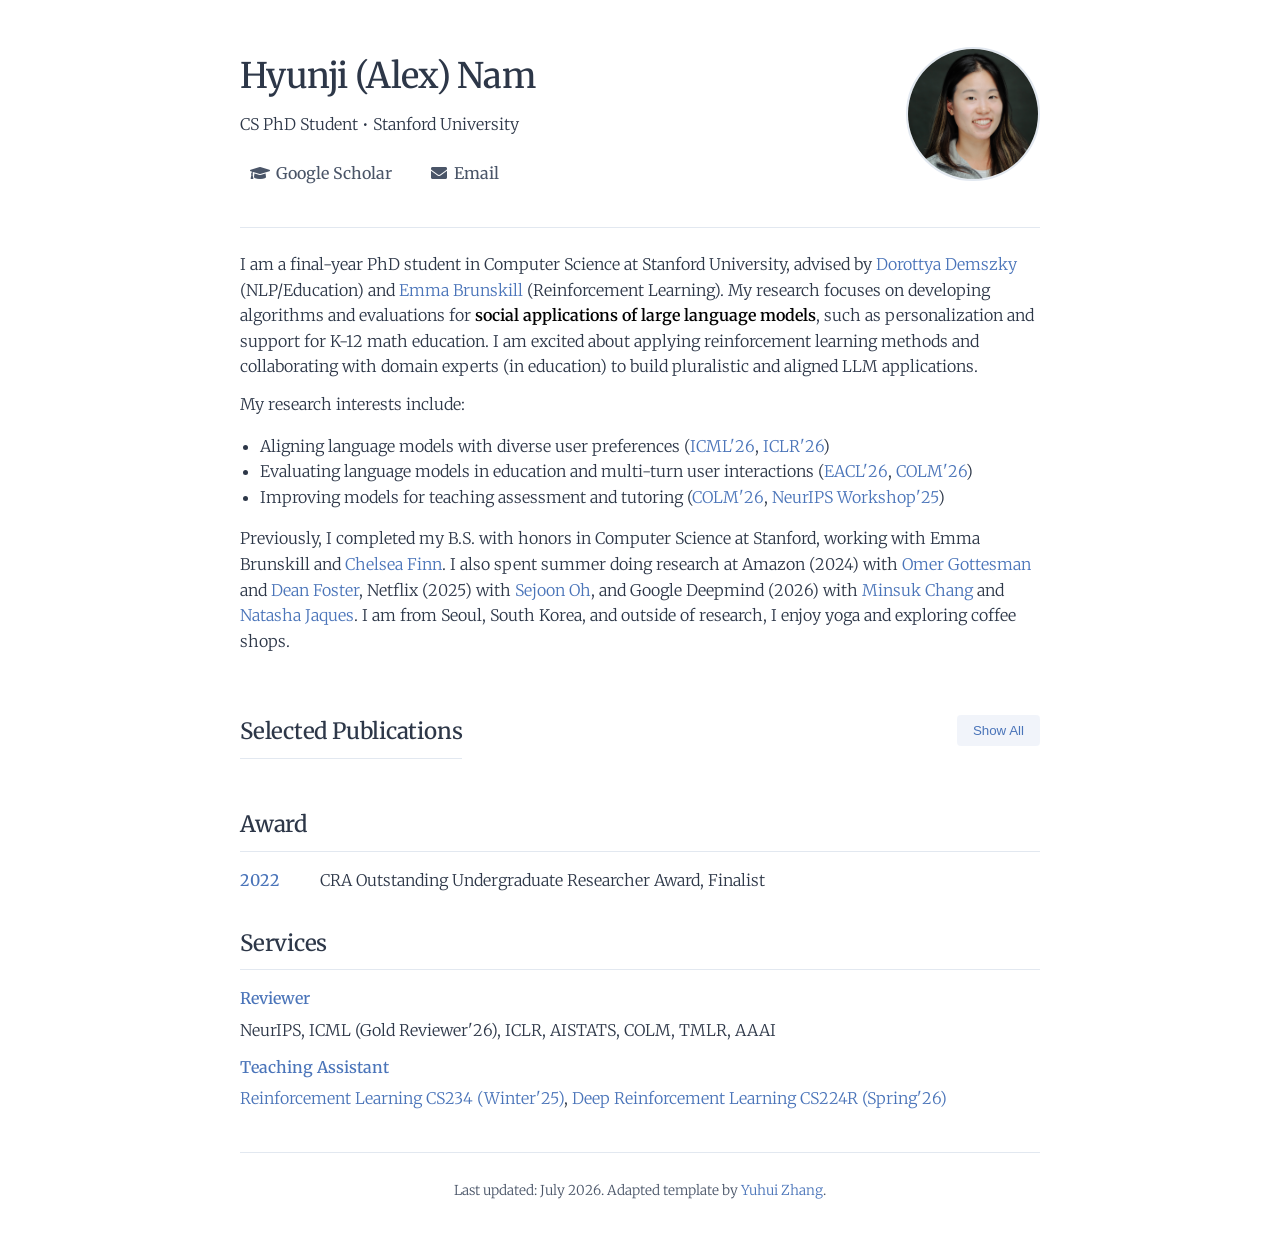
==== index.html @ 623400f9 "added" ====
<!DOCTYPE html>
<html lang="en">
<head>
    <meta charset="UTF-8">
    <meta name="viewport" content="width=device-width, initial-scale=1.0">
    <meta name="description" content="Academic Homepage">
    <meta name="keywords" content="Computer Science, PhD Student, Research, Machine Learning, Robotics">
    <meta name="author" content="Anonymous">
    <meta property="og:title" content="Academic Homepage - PhD Student">
    <meta property="og:description" content="Research in computer science and related fields.">
    <meta property="og:type" content="website">
    <meta property="og:url" content="#">
    <meta name="twitter:card" content="summary">
    <meta name="twitter:creator" content="@anonymous">
    <title>Academic Homepage</title>
    <link rel="stylesheet" href="https://fonts.googleapis.com/css2?family=Merriweather:wght@300;400;500;600&display=swap">
    <link rel="stylesheet" href="https://cdnjs.cloudflare.com/ajax/libs/font-awesome/5.15.3/css/all.min.css">
    <link rel="stylesheet" href="styles.css">
</head>
<body id="top">
    <header>
        <div class="header-content">
            <h1>Hyunji (Alex) Nam</h1>
            <p>CS PhD Student • Stanford University</p>
            <div class="social-links-header">
                <a href="https://scholar.google.com/citations?user=QPGnUe8AAAAJ&hl"><i class="fas fa-graduation-cap"></i>Google Scholar</a>
                <!-- <a href="#"><i class="fab fa-twitter"></i>X</a> -->
                <!-- <a href="#"><i class="fab fa-github"></i>GitHub</a> -->
                <a href="mailto:hjnam@stanford.edu.edu"><i class="fas fa-envelope"></i>Email</a>
            </div>
        </div>
        <div class="header-image">
            <img src="images/alex_nam.png" alt="Profile Photo">
        </div>
    </header>

    <main>
        <section id="about">
            <p>I am a final-year PhD student in Computer Science at Stanford University, advised by <a href="https://www.dorademszky.com/">Dorottya Demszky</a> (NLP/Education) and <a href="https://cs.stanford.edu/people/ebrun/">Emma Brunskill</a> (Reinforcement Learning). My research focuses on developing algorithms and evaluations for <strong style="color: black;">social applications of large language models</strong>, such as personalization and support for K-12 math education. I am excited about applying reinforcement learning methods and collaborating with domain experts (in education) to build pluralistic and aligned LLM applications.</p>
            <p>My research interests include:</p>
            <ul>
            <li>Aligning language models with diverse user preferences (<a href="#">ICML'26</a>, <a href="#">ICLR'26</a>)</li>
            <li>Evaluating language models in education and multi-turn user interactions (<a href="#">EACL'26</a>, <a href="#">COLM'26</a>)</li>
            <li>Improving models for teaching assessment and tutoring (<a href="#">COLM'26</a>, <a href="#">NeurIPS Workshop'25</a>)</li>
            </ul>
            <p>Previously, I completed my B.S. with honors in Computer Science at Stanford, working with Emma Brunskill and <a href="https://ai.stanford.edu/~cbfinn/">Chelsea Finn</a>. I also spent summer doing research at Amazon (2024) with <a href="https://omergott.github.io/>">Omer Gottesman</a> and <a href="https://deanfoster.net/">Dean Foster</a>, Netflix (2025) with <a href="https://sejoonoh.github.io/">Sejoon Oh</a>, and Google Deepmind (2026) with <a href="https://minsukchang.com/">Minsuk Chang</a> and <a href="https://natashajaques.ai/">Natasha Jaques</a>. I am from Seoul, South Korea, and outside of research, I enjoy yoga and exploring coffee shops.</p>
        </section>

        <!-- <section id="research">
            <h2>Research</h2>
            <p>My research focuses on <strong>[Research Area 1] and [Research Area 2]</strong>. My recent works explore:</p>
            <ul>
                <li>[Research Topic 1] (<a href="#">[Conference 1]'24</a>, <a href="#">[Conference 2]'23</a>, <a href="#">[Conference 3]'22</a>)</li>
                <li>[Research Topic 2] (<a href="#">[Conference 4]'24</a>, <a href="#">[Conference 5]'23</a>, <a href="#">[Conference 6]'23</a>)</li>
                <li>[Research Topic 3] (<a href="#">[Conference 7]'24</a>, <a href="#">[Conference 8]'23</a>, <a href="#">[Conference 9]'23</a>)</li>
                <li>[Research Topic 4] (<a href="#">[Journal 1]'22</a>, <a href="#">[Journal 2]'21</a>)</li>
            </ul>
        </section>

        <section id="news">
            <h2>News</h2>
            <div class="news-container">
                <ul class="news-list">
                    <li>[MM/YYYY]: [News Item 1]</li>
                    <li>[MM/YYYY]: [News Item 2]</li>
                    <li>[MM/YYYY]: [News Item 3]</li>
                    <li>[MM/YYYY]: [News Item 4]</li>
                    <li>[MM/YYYY]: [News Item 5]</li>
                    <li>[MM/YYYY]: [News Item 6]</li>
                    <li>[MM/YYYY]: [News Item 7]</li>
                    <li>[MM/YYYY]: [News Item 8]</li>
                    <li>[MM/YYYY]: [News Item 9]</li>
                    <li>[MM/YYYY]: [News Item 10]</li>
                </ul>
            </div>
        </section> -->

        <section id="publications">
            <div class="publications-header">
                <h2 id="toggle-header">Selected Publications</h2>
                <button id="toggle-publications" class="toggle-publications">Show All</button>
            </div>
            <div id="publications-container">
                <!-- Publications will be dynamically loaded here -->
            </div>
        </section>

        <section id="awards">
            <h2>Award</h2>
            <div class="award-item">
                <span class="award-year">2022</span>
                <div class="award-desc">CRA Outstanding Undergraduate Researcher Award, Finalist</div>
            </div>
        </section>

        <section id="services">
            <h2>Services</h2>
            <div class="service-category">
                <div class="service-title">Reviewer</div>
                <p>NeurIPS, ICML (Gold Reviewer'26), ICLR, AISTATS, COLM, TMLR, AAAI</p>
            </div>

            <div class="service-category">
                <div class="service-title">Teaching Assistant</div>
                <p><a href="https://web.stanford.edu/class/cs234/">Reinforcement Learning CS234 (Winter'25)</a>, <a href="https://cs224r.stanford.edu/">Deep Reinforcement Learning CS224R (Spring'26)</a></p>
            </div>

            <!-- <div class="service-category">
                <div class="service-title">Volunteer</div>
                <p>[Role 1], [Role 2], [Role 3]</p>
            </div> -->
        </section>

        <!-- <section id="miscellaneous">
            <h2>Miscellaneous</h2>
            <div class="misc-item">
                <p>[Optional] Share your hobbies and interests here.</p>
            </div>
        </section> -->
    </main>

    <footer>
        <p>Last updated: July 2026. Adapted template by <a href="https://cs.stanford.edu/~yuhuiz/">Yuhui Zhang</a>.</p>
    </footer>

    <div id="imageModal" class="modal">
        <span class="modal-close" onclick="closeModal()">&times;</span>
        <img class="modal-content" id="modalImage">
    </div>
    <script src="scripts.js"></script>
</body>
</html>
---- styles.css ----
:root {
  --bg-color: #fff;
  --text-color: #2d3748;
  --text-secondary: #4a5568;
  --accent-color: #4a74b9;
  --accent-hover: #3a5c9e;
  --border-color: #e2e8f0;
  --shadow-color: rgba(0,0,0,0.05);
  --animation-offset: 3px;
  --transition-time: 0.3s;
}

body {
  font-family: 'Merriweather', Georgia, 'Times New Roman', serif;
  line-height: 1.6;
  max-width: 800px;
  margin: 0 auto;
  padding: 1.5rem;
  color: var(--text-color);
  background-color: var(--bg-color);
  font-weight: 300;
}

header {
  margin-bottom: 1.5rem;
  border-bottom: 1px solid var(--border-color);
  padding-bottom: 1rem;
  display: flex;
  align-items: center;
  justify-content: space-between;
}

.header-content {
  flex: 1;
}

.header-image img {
  width: 130px;
  height: 130px;
  object-fit: cover;
  border-radius: 50%;
  border: 2px solid var(--border-color);
  transition: transform var(--transition-time) ease, box-shadow var(--transition-time) ease;
}

.header-image img:hover {
  transform: scale(1.02);
  box-shadow: 0 5px 15px var(--shadow-color);
}

h1 {
  font-size: 2.2rem;
  font-weight: 500;
  margin-bottom: 0.25rem;
  letter-spacing: -0.02em;
}

h2 {
  font-size: 1.4rem;
  font-weight: 500;
  margin: 1.75rem 0 1rem;
  padding-bottom: 0.5rem;
  border-bottom: 1px solid var(--border-color);
  letter-spacing: -0.01em;
}

/* Navigation */
nav {
  margin-top: 1.5rem;
}

nav ul {
  list-style: none;
  padding: 0;
  display: flex;
  flex-wrap: wrap;
  gap: 1.25rem;
}

nav a, .social-links-header a {
  text-decoration: none;
  color: var(--text-secondary);
  transition: all var(--transition-time) ease;
  font-weight: 400;
  padding: 0.3rem 0.6rem;
  border-radius: 4px;
}

nav a:hover, .social-links-header a:hover {
  color: var(--accent-color);
  background-color: rgba(74, 116, 185, 0.08);
  transform: translateX(var(--animation-offset));
}

.social-links-header {
  display: flex;
  gap: 1.25rem;
  margin: 1.2rem 0;
}

.social-links-header a i {
  margin-right: 0.4rem;
}

/* Unified animation for elements (not sections) */
.publication-item, .award-item, .service-category, .misc-item, .news-list li {
  transition: transform var(--transition-time) ease;
}

.publication-item:hover, .award-item:hover, 
.service-category:hover, .misc-item:hover, .news-list li:hover {
  transform: translateX(var(--animation-offset));
}

/* Section animation */
@keyframes fadeIn {
  from {
    opacity: 0;
    transform: translateX(var(--animation-offset));
  }
  to {
    opacity: 1;
    transform: translateX(0);
  }
}

section {
  margin-bottom: 2rem;
  scroll-margin-top: 1rem;
  animation: fadeIn 0.8s ease-out;
  width: 100%;
}

/* Publication styles */
.publications-header {
  display: flex;
  justify-content: space-between;
  align-items: center;
  margin-bottom: 1.5rem;
}

.toggle-publications {
  background-color: rgba(74, 116, 185, 0.08);
  color: var(--accent-color);
  border: none;
  padding: 0.5rem 1rem;
  border-radius: 4px;
  cursor: pointer;
  font-weight: 500;
  transition: all var(--transition-time) ease;
}

.toggle-publications:hover {
  background-color: var(--accent-color);
  color: white;
}

.publication-item {
  margin-bottom: 1.5rem;
  padding: 0.75rem 0;
  border-bottom: 1px solid var(--border-color);
  display: flex;
  gap: 1.25rem;
}

.pub-thumbnail {
  display: none;
}

/* .pub-thumbnail {
  width: 125px;
  height: 125px;
  flex-shrink: 0;
  border: 1px solid var(--border-color);
  overflow: hidden;
  cursor: pointer;
  position: relative;
  border-radius: 6px;
  box-shadow: 0 2px 8px var(--shadow-color);
} 

.pub-thumbnail img {
  width: 100%;
  height: 100%;
  object-fit: cover;
  transition: transform var(--transition-time) ease;
}

.pub-thumbnail:hover img {
  transform: scale(1.08);
} */

.pub-content {
  flex: 1;
}

.pub-title {
  font-weight: 500;
  margin-bottom: 0.4rem;
  font-size: 1.05rem;
}

.pub-authors {
  font-size: 0.9rem;
  margin-bottom: 0.4rem;
  color: var(--text-secondary);
  line-height: 1.5;
}

.highlight-name {
  font-weight: 600;
  color: var(--accent-color);
}

.pub-venue-container {
  display: flex;
  flex-wrap: wrap;
  align-items: center;
  gap: 0.75rem;
  margin-bottom: 0.5rem;
}

.pub-venue {
  font-size: 0.9rem;
  font-style: italic;
  color: var(--text-secondary);
}

.pub-award {
  font-size: 0.85rem;
  font-weight: 500;
  color: #fff;
  background-color: var(--accent-color);
  padding: 0.15rem 0.5rem;
  border-radius: 4px;
  display: inline-block;
  box-shadow: 0 1px 3px rgba(0,0,0,0.1);
  white-space: nowrap;
  animation: pulse 2s infinite;
}

@keyframes pulse {
  0% {
    box-shadow: 0 0 0 0 rgba(74, 116, 185, 0.4);
  }
  70% {
    box-shadow: 0 0 0 6px rgba(74, 116, 185, 0);
  }
  100% {
    box-shadow: 0 0 0 0 rgba(74, 116, 185, 0);
  }
}

.pub-links {
  font-size: 0.85rem;
  display: flex;
  flex-wrap: wrap;
  gap: 0.5rem;
}

.pub-links a {
  color: var(--accent-color);
  transition: all var(--transition-time) ease;
  padding: 0.2rem 0.5rem;
  border-radius: 4px;
  background-color: rgba(74, 116, 185, 0.08);
}

.pub-links a:hover {
  color: #fff;
  background-color: var(--accent-color);
  transform: translateX(3px);
  box-shadow: 0 2px 5px rgba(74, 116, 185, 0.2);
}

/* Awards section */
.award-item {
  display: flex;
  align-items: baseline;
  margin-bottom: 0.1rem;
}

.award-year {
  font-weight: 500;
  color: var(--accent-color);
  flex: 0 0 80px;
}

.award-desc {
  flex: 1;
}

.award-desc small {
  font-size: 0.85rem;
  color: var(--text-secondary);
  margin-left: 0.5rem;
}

/* News section */
.news-container {
  max-height: 300px;
  overflow-y: auto;
  scrollbar-width: none;
  -ms-overflow-style: none;
}

.news-container::-webkit-scrollbar {
  display: none;
}

.news-list {
  padding-left: 0;
  list-style-type: none;
  margin: 0.5rem 0;
}

.news-list li {
  margin-bottom: 0.9rem;
  padding-left: 0.9rem;
  border-left: 2px solid rgba(74, 116, 185, 0.2);
  padding-bottom: 0.7rem;
}

.news-list li:hover {
  border-left-color: var(--accent-color);
}

/* Services and misc */
.service-title {
  font-weight: 500;
  margin-bottom: 0.35rem;
  color: var(--accent-color);
}

.service-category p, .misc-item p {
  margin: 0.25rem 0 0.75rem;
}

/* Footer */
footer {
  margin-top: 2.5rem;
  padding-top: 1.2rem;
  border-top: 1px solid var(--border-color);
  font-size: 0.85rem;
  color: var(--text-secondary);
  text-align: center;
}

/* Generic styles */
a {
  color: var(--accent-color);
  text-decoration: none;
  transition: color var(--transition-time) ease;
}

a:hover {
  color: var(--accent-hover);
}

em {
  font-style: italic;
  color: var(--text-secondary);
}

ul {
  padding-left: 1.25rem;
}

p {
  margin: 0.5rem 0 0.75rem;
}

strong {
  font-weight: 600;
  color: var(--accent-color);
}

/* Modal styles */
.modal {
  display: none;
  position: fixed;
  z-index: 1000;
  padding-top: 100px;
  left: 0;
  top: 0;
  width: 100%;
  height: 100%;
  overflow: auto;
  background-color: rgba(0,0,0,0.85);
  transition: opacity var(--transition-time);
  opacity: 0;
}

.modal.show {
  opacity: 1;
}

.modal-content {
  margin: auto;
  display: block;
  max-width: 85%;
  max-height: 85%;
  border-radius: 4px;
  box-shadow: 0 10px 25px rgba(0,0,0,0.3);
  animation: zoom var(--transition-time) ease-out;
}

@keyframes zoom {
  from {
    transform: scale(0.8);
    opacity: 0;
  }
  to {
    transform: scale(1);
    opacity: 1;
  }
}

.modal-close {
  position: absolute;
  top: 15px;
  right: 35px;
  color: #f1f1f1;
  font-size: 35px;
  font-weight: normal;
  cursor: pointer;
  transition: color var(--transition-time);
  opacity: 0.8;
}

.modal-close:hover {
  color: #fff;
  opacity: 1;
  transform: scale(1.1);
}

/* Responsive design fixes */
@media (max-width: 768px) {
  /* Make header stack vertically on mobile */
  header {
    flex-direction: column-reverse;
    align-items: center;
    text-align: center;
    gap: 1rem;
  }

  /* Center social links on mobile */
  .social-links-header {
    flex-wrap: wrap;
    justify-content: center;
  }

  /* Disable right-moving hover animations on mobile */
  .publication-item:hover, .award-item:hover, 
  .service-category:hover, .misc-item:hover, .news-list li:hover,
  nav a:hover, .social-links-header a:hover, .pub-links a:hover {
    transform: none !important;
  }
}
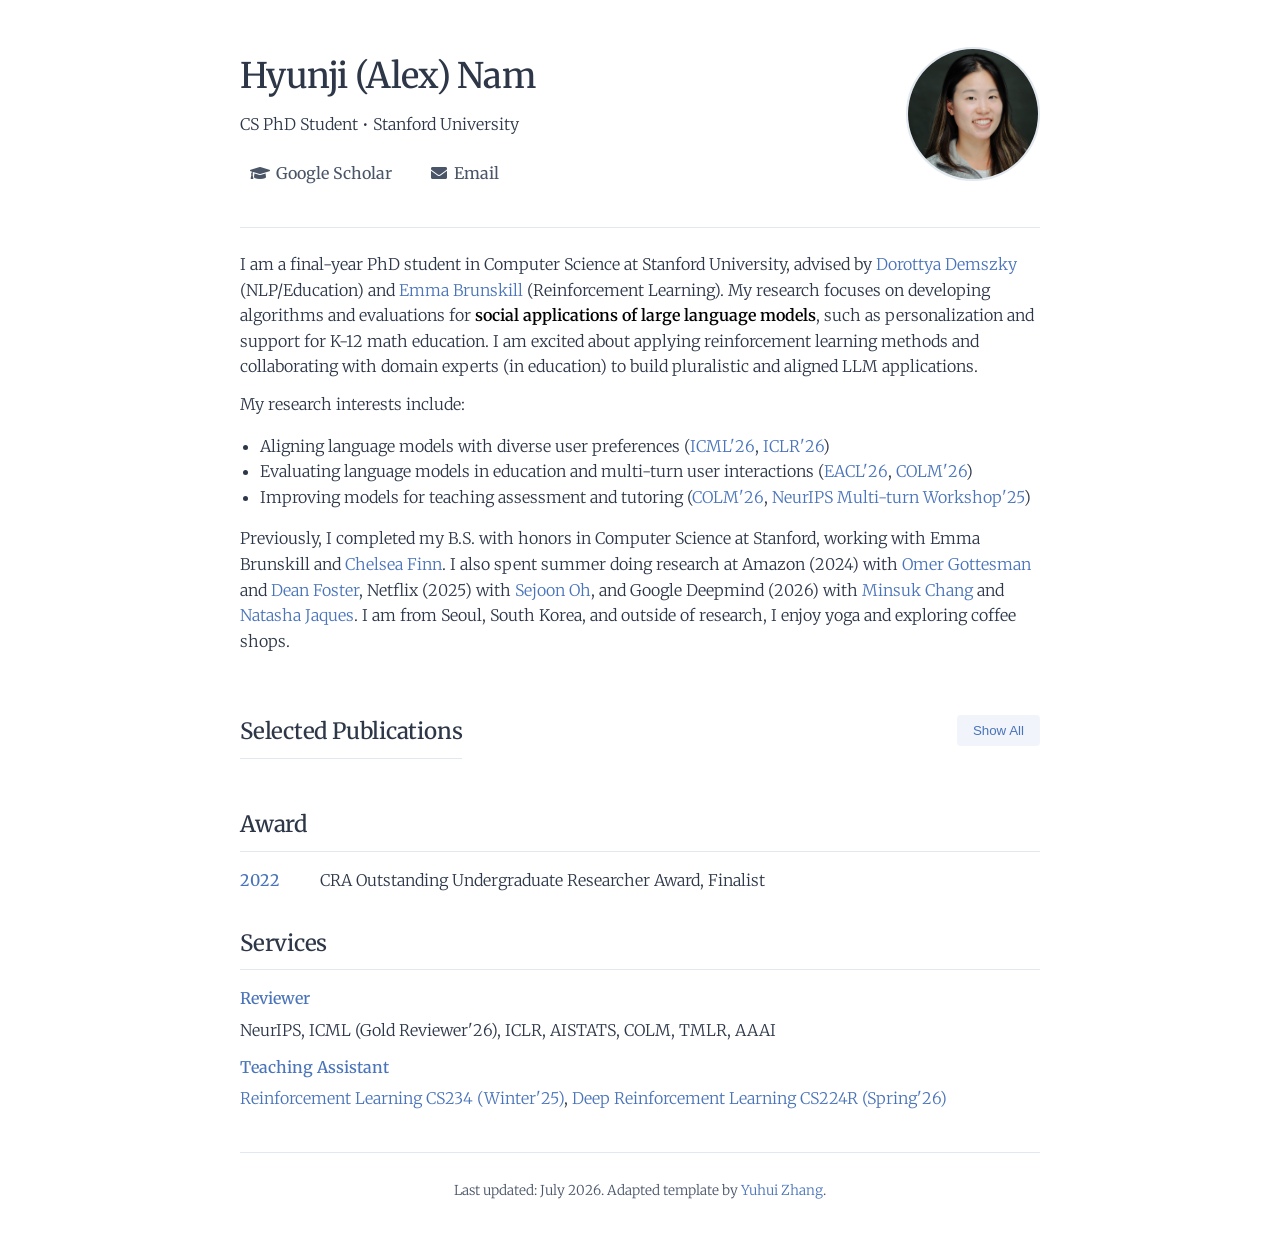
==== commit 4f5a97cb: "links added" ====
--- a/index.html
+++ b/index.html
@@ -39,9 +39,9 @@
             <p>I am a final-year PhD student in Computer Science at Stanford University, advised by <a href="https://www.dorademszky.com/">Dorottya Demszky</a> (NLP/Education) and <a href="https://cs.stanford.edu/people/ebrun/">Emma Brunskill</a> (Reinforcement Learning). My research focuses on developing algorithms and evaluations for <strong style="color: black;">social applications of large language models</strong>, such as personalization and support for K-12 math education. I am excited about applying reinforcement learning methods and collaborating with domain experts (in education) to build pluralistic and aligned LLM applications.</p>
             <p>My research interests include:</p>
             <ul>
-            <li>Aligning language models with diverse user preferences (<a href="#">ICML'26</a>, <a href="#">ICLR'26</a>)</li>
-            <li>Evaluating language models in education and multi-turn user interactions (<a href="#">EACL'26</a>, <a href="#">COLM'26</a>)</li>
-            <li>Improving models for teaching assessment and tutoring (<a href="#">COLM'26</a>, <a href="#">NeurIPS Workshop'25</a>)</li>
+            <li>Aligning language models with diverse user preferences (<a href="https://icml.cc/virtual/2026/poster/64189">ICML'26</a>, <a href="https://arxiv.org/abs/2507.13579">ICLR'26</a>)</li>
+            <li>Evaluating language models in education and multi-turn user interactions (<a href="https://aclanthology.org/2026.eacl-long.182/">EACL'26</a>, <a href="https://genaicreativity.org/icml2026/files/32/32_paper.pdf">COLM'26</a>)</li>
+            <li>Improving models for teaching assessment and tutoring (<a href="https://arxiv.org/abs/2604.02585">COLM'26</a>, <a href="https://neurips.cc/virtual/2025/loc/san-diego/128055">NeurIPS Multi-turn Workshop'25</a>)</li>
             </ul>
             <p>Previously, I completed my B.S. with honors in Computer Science at Stanford, working with Emma Brunskill and <a href="https://ai.stanford.edu/~cbfinn/">Chelsea Finn</a>. I also spent summer doing research at Amazon (2024) with <a href="https://omergott.github.io/>">Omer Gottesman</a> and <a href="https://deanfoster.net/">Dean Foster</a>, Netflix (2025) with <a href="https://sejoonoh.github.io/">Sejoon Oh</a>, and Google Deepmind (2026) with <a href="https://minsukchang.com/">Minsuk Chang</a> and <a href="https://natashajaques.ai/">Natasha Jaques</a>. I am from Seoul, South Korea, and outside of research, I enjoy yoga and exploring coffee shops.</p>
         </section>
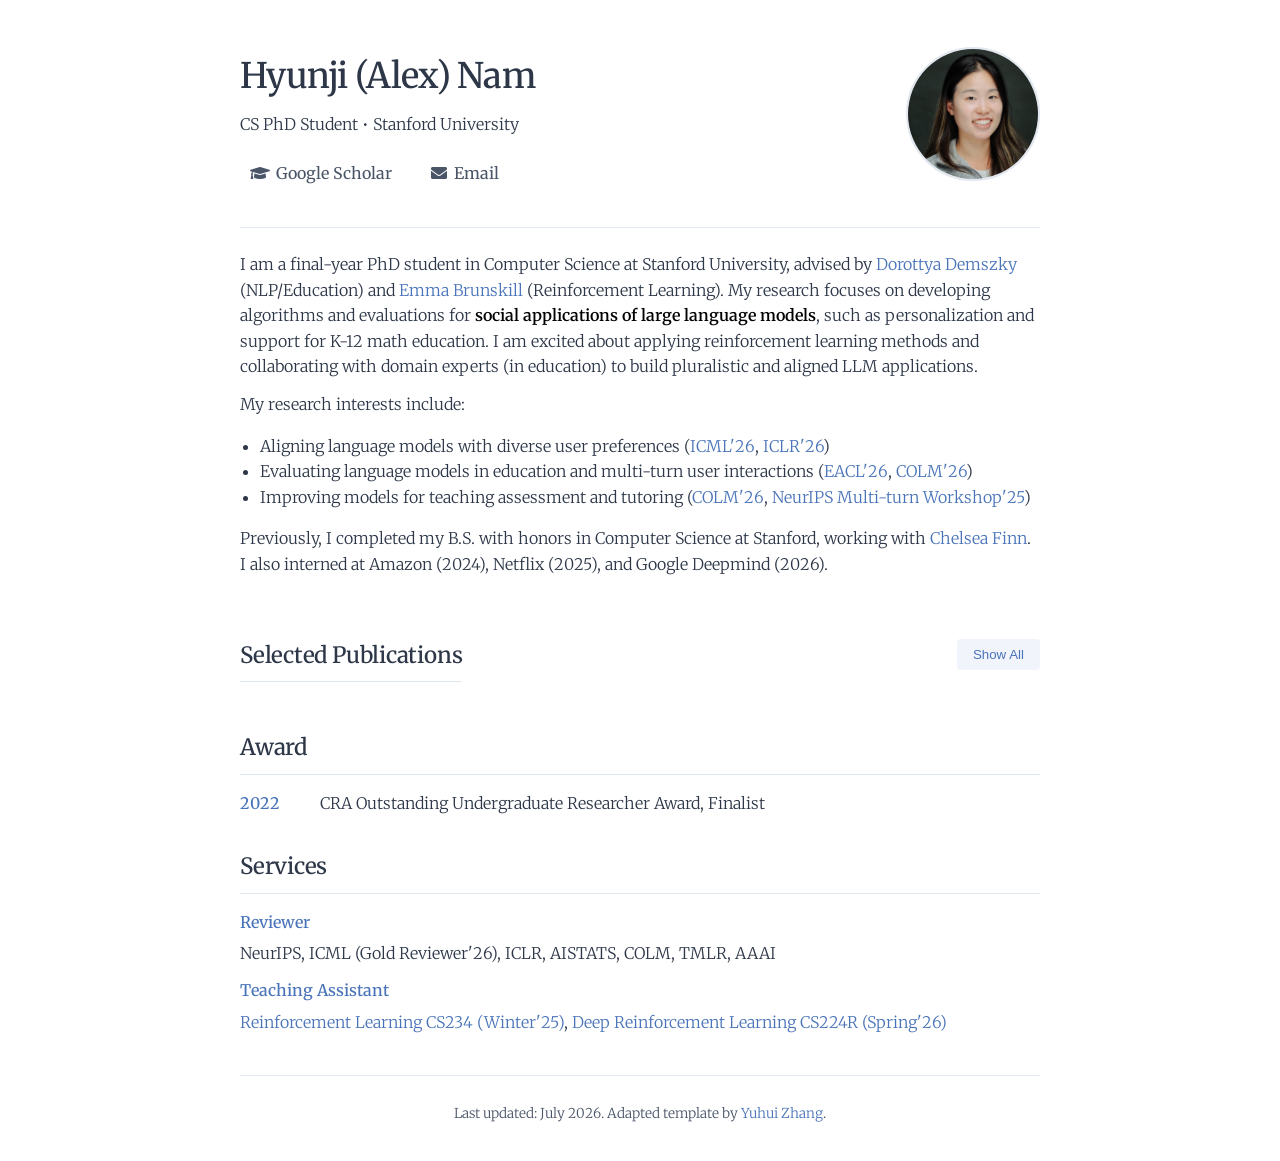
==== commit 7d43576b: "fixes" ====
--- a/index.html
+++ b/index.html
@@ -43,7 +43,8 @@
             <li>Evaluating language models in education and multi-turn user interactions (<a href="https://aclanthology.org/2026.eacl-long.182/">EACL'26</a>, <a href="https://genaicreativity.org/icml2026/files/32/32_paper.pdf">COLM'26</a>)</li>
             <li>Improving models for teaching assessment and tutoring (<a href="https://arxiv.org/abs/2604.02585">COLM'26</a>, <a href="https://neurips.cc/virtual/2025/loc/san-diego/128055">NeurIPS Multi-turn Workshop'25</a>)</li>
             </ul>
-            <p>Previously, I completed my B.S. with honors in Computer Science at Stanford, working with Emma Brunskill and <a href="https://ai.stanford.edu/~cbfinn/">Chelsea Finn</a>. I also spent summer doing research at Amazon (2024) with <a href="https://omergott.github.io/>">Omer Gottesman</a> and <a href="https://deanfoster.net/">Dean Foster</a>, Netflix (2025) with <a href="https://sejoonoh.github.io/">Sejoon Oh</a>, and Google Deepmind (2026) with <a href="https://minsukchang.com/">Minsuk Chang</a> and <a href="https://natashajaques.ai/">Natasha Jaques</a>. I am from Seoul, South Korea, and outside of research, I enjoy yoga and exploring coffee shops.</p>
+            <p>Previously, I completed my B.S. with honors in Computer Science at Stanford, working with <a href="https://ai.stanford.edu/~cbfinn/">Chelsea Finn</a>. I also interned at Amazon (2024), Netflix (2025), and Google Deepmind (2026).</p>
+                <!-- with <a href="https://omergott.github.io/>">Omer Gottesman</a> and <a href="https://deanfoster.net/">Dean Foster</a>, Netflix (2025) with <a href="https://sejoonoh.github.io/">Sejoon Oh</a>, and Google Deepmind (2026) with <a href="https://minsukchang.com/">Minsuk Chang</a> and <a href="https://natashajaques.ai/">Natasha Jaques</a>. I am from Seoul, South Korea, and outside of research, I enjoy yoga and exploring coffee shops.</p> -->
         </section>
 
         <!-- <section id="research">
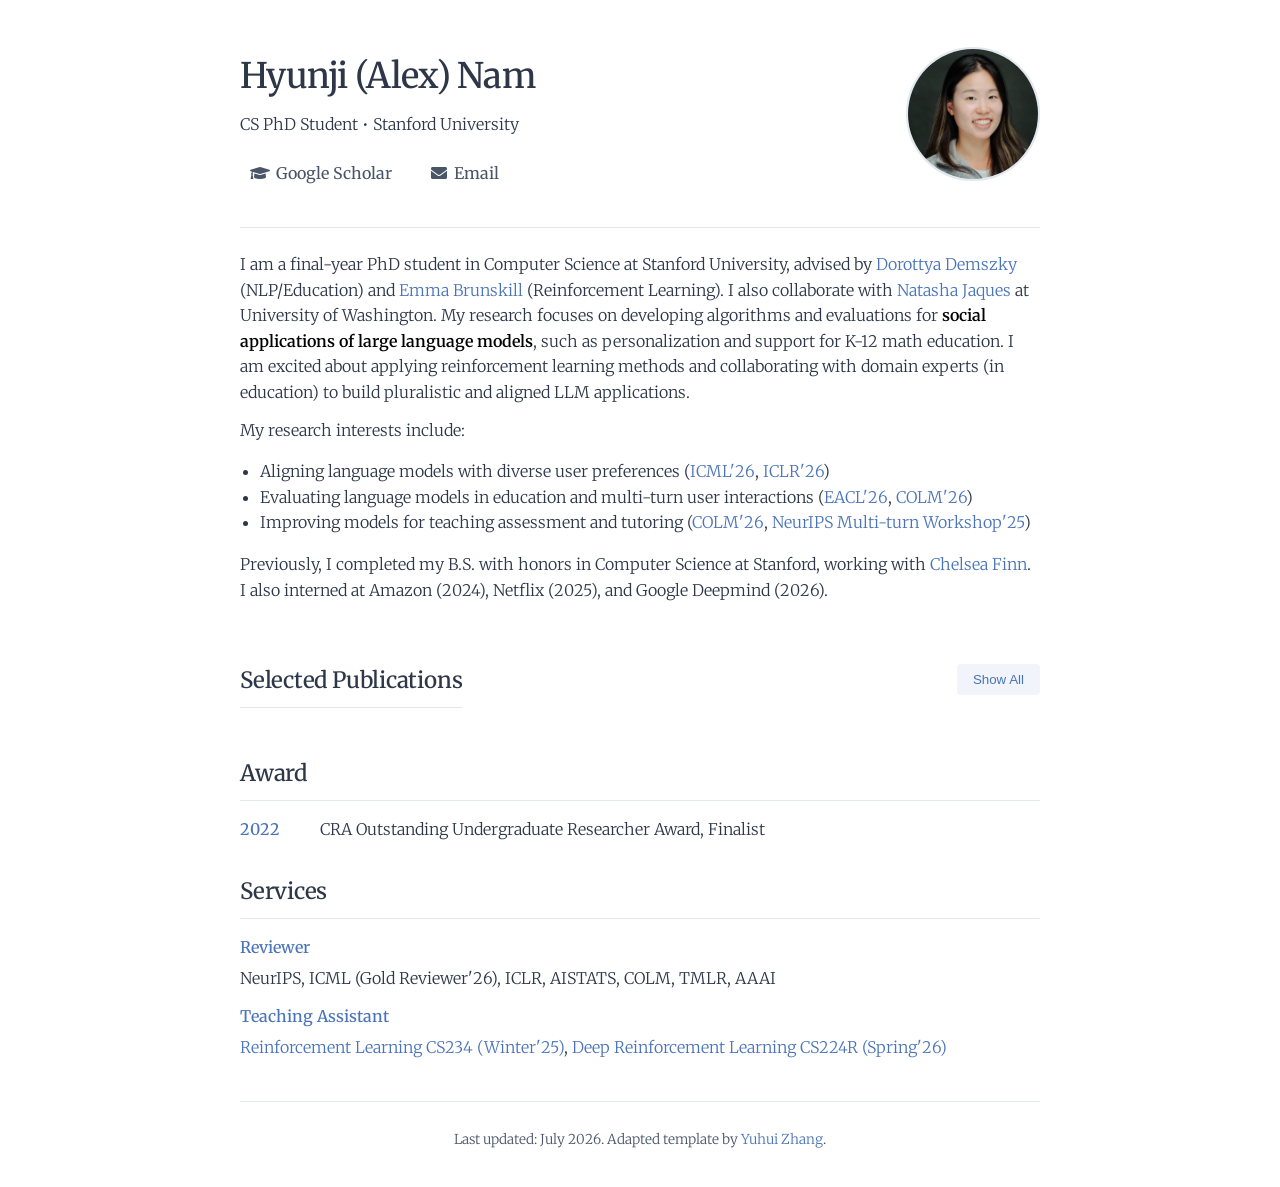
==== commit fbd17158: "fixes" ====
--- a/index.html
+++ b/index.html
@@ -36,7 +36,7 @@
 
     <main>
         <section id="about">
-            <p>I am a final-year PhD student in Computer Science at Stanford University, advised by <a href="https://www.dorademszky.com/">Dorottya Demszky</a> (NLP/Education) and <a href="https://cs.stanford.edu/people/ebrun/">Emma Brunskill</a> (Reinforcement Learning). My research focuses on developing algorithms and evaluations for <strong style="color: black;">social applications of large language models</strong>, such as personalization and support for K-12 math education. I am excited about applying reinforcement learning methods and collaborating with domain experts (in education) to build pluralistic and aligned LLM applications.</p>
+            <p>I am a final-year PhD student in Computer Science at Stanford University, advised by <a href="https://www.dorademszky.com/">Dorottya Demszky</a> (NLP/Education) and <a href="https://cs.stanford.edu/people/ebrun/">Emma Brunskill</a> (Reinforcement Learning). I also collaborate with <a href="https://natashajaques.ai/">Natasha Jaques</a> at University of Washington. My research focuses on developing algorithms and evaluations for <strong style="color: black;">social applications of large language models</strong>, such as personalization and support for K-12 math education. I am excited about applying reinforcement learning methods and collaborating with domain experts (in education) to build pluralistic and aligned LLM applications.</p>
             <p>My research interests include:</p>
             <ul>
             <li>Aligning language models with diverse user preferences (<a href="https://icml.cc/virtual/2026/poster/64189">ICML'26</a>, <a href="https://arxiv.org/abs/2507.13579">ICLR'26</a>)</li>
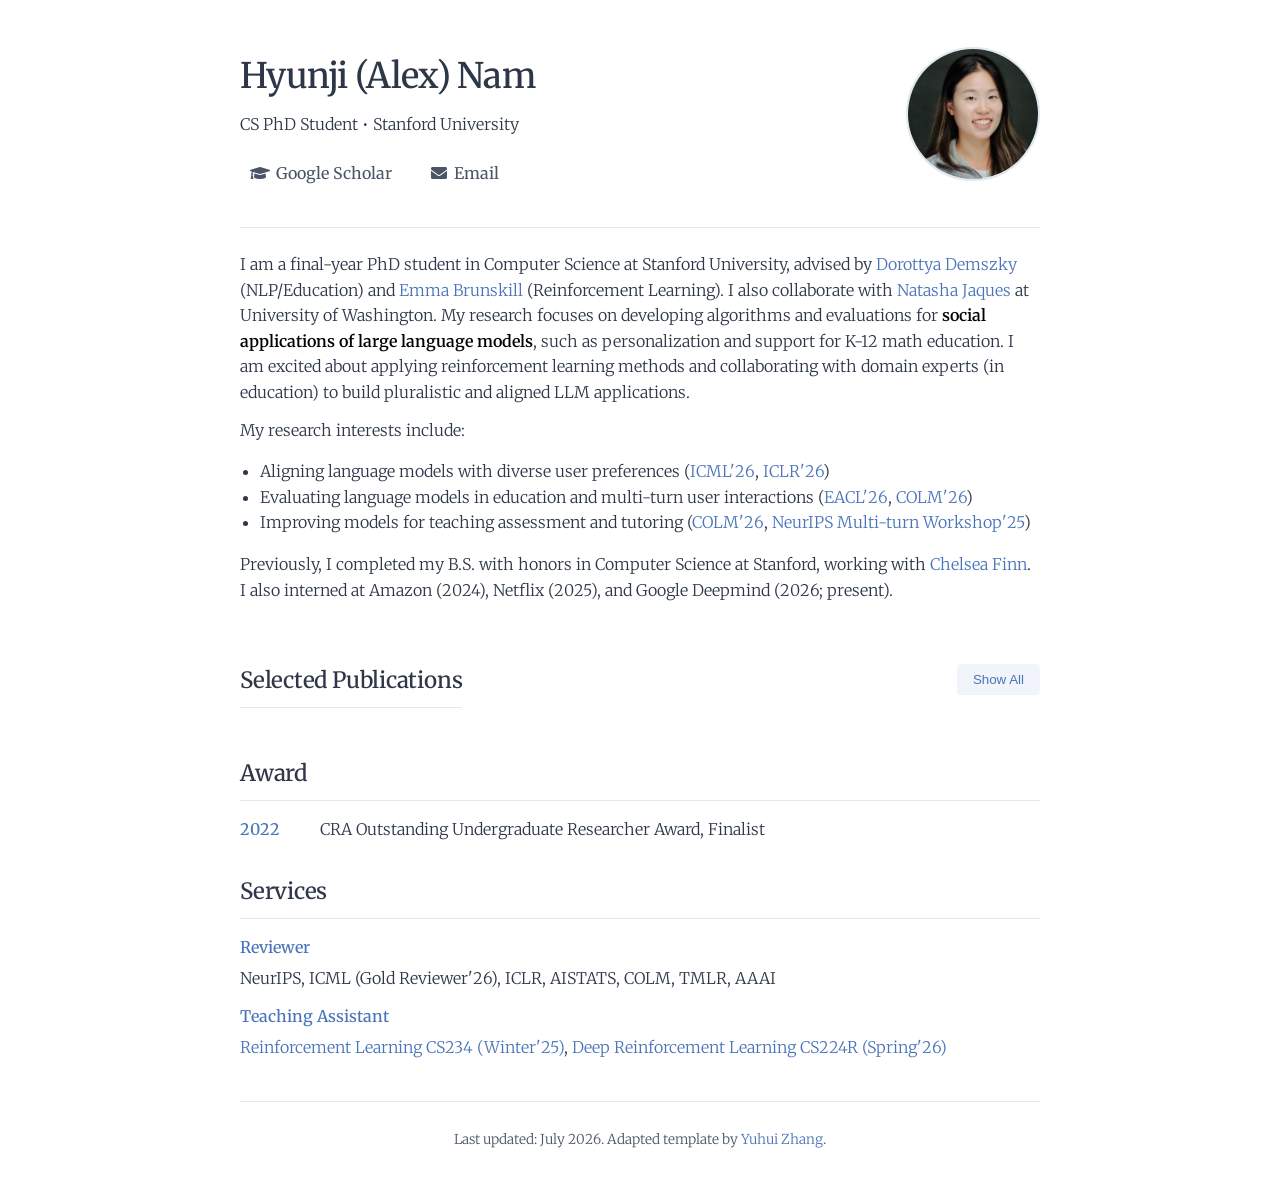
==== commit bbc1a64d: "small edits" ====
--- a/index.html
+++ b/index.html
@@ -12,7 +12,7 @@
     <meta property="og:url" content="#">
     <meta name="twitter:card" content="summary">
     <meta name="twitter:creator" content="@anonymous">
-    <title>Academic Homepage</title>
+    <title>Hyunji Alex Nam</title>
     <link rel="stylesheet" href="https://fonts.googleapis.com/css2?family=Merriweather:wght@300;400;500;600&display=swap">
     <link rel="stylesheet" href="https://cdnjs.cloudflare.com/ajax/libs/font-awesome/5.15.3/css/all.min.css">
     <link rel="stylesheet" href="styles.css">
@@ -43,7 +43,7 @@
             <li>Evaluating language models in education and multi-turn user interactions (<a href="https://aclanthology.org/2026.eacl-long.182/">EACL'26</a>, <a href="https://genaicreativity.org/icml2026/files/32/32_paper.pdf">COLM'26</a>)</li>
             <li>Improving models for teaching assessment and tutoring (<a href="https://arxiv.org/abs/2604.02585">COLM'26</a>, <a href="https://neurips.cc/virtual/2025/loc/san-diego/128055">NeurIPS Multi-turn Workshop'25</a>)</li>
             </ul>
-            <p>Previously, I completed my B.S. with honors in Computer Science at Stanford, working with <a href="https://ai.stanford.edu/~cbfinn/">Chelsea Finn</a>. I also interned at Amazon (2024), Netflix (2025), and Google Deepmind (2026).</p>
+            <p>Previously, I completed my B.S. with honors in Computer Science at Stanford, working with <a href="https://ai.stanford.edu/~cbfinn/">Chelsea Finn</a>. I also interned at Amazon (2024), Netflix (2025), and Google Deepmind (2026; present).</p>
                 <!-- with <a href="https://omergott.github.io/>">Omer Gottesman</a> and <a href="https://deanfoster.net/">Dean Foster</a>, Netflix (2025) with <a href="https://sejoonoh.github.io/">Sejoon Oh</a>, and Google Deepmind (2026) with <a href="https://minsukchang.com/">Minsuk Chang</a> and <a href="https://natashajaques.ai/">Natasha Jaques</a>. I am from Seoul, South Korea, and outside of research, I enjoy yoga and exploring coffee shops.</p> -->
         </section>
 
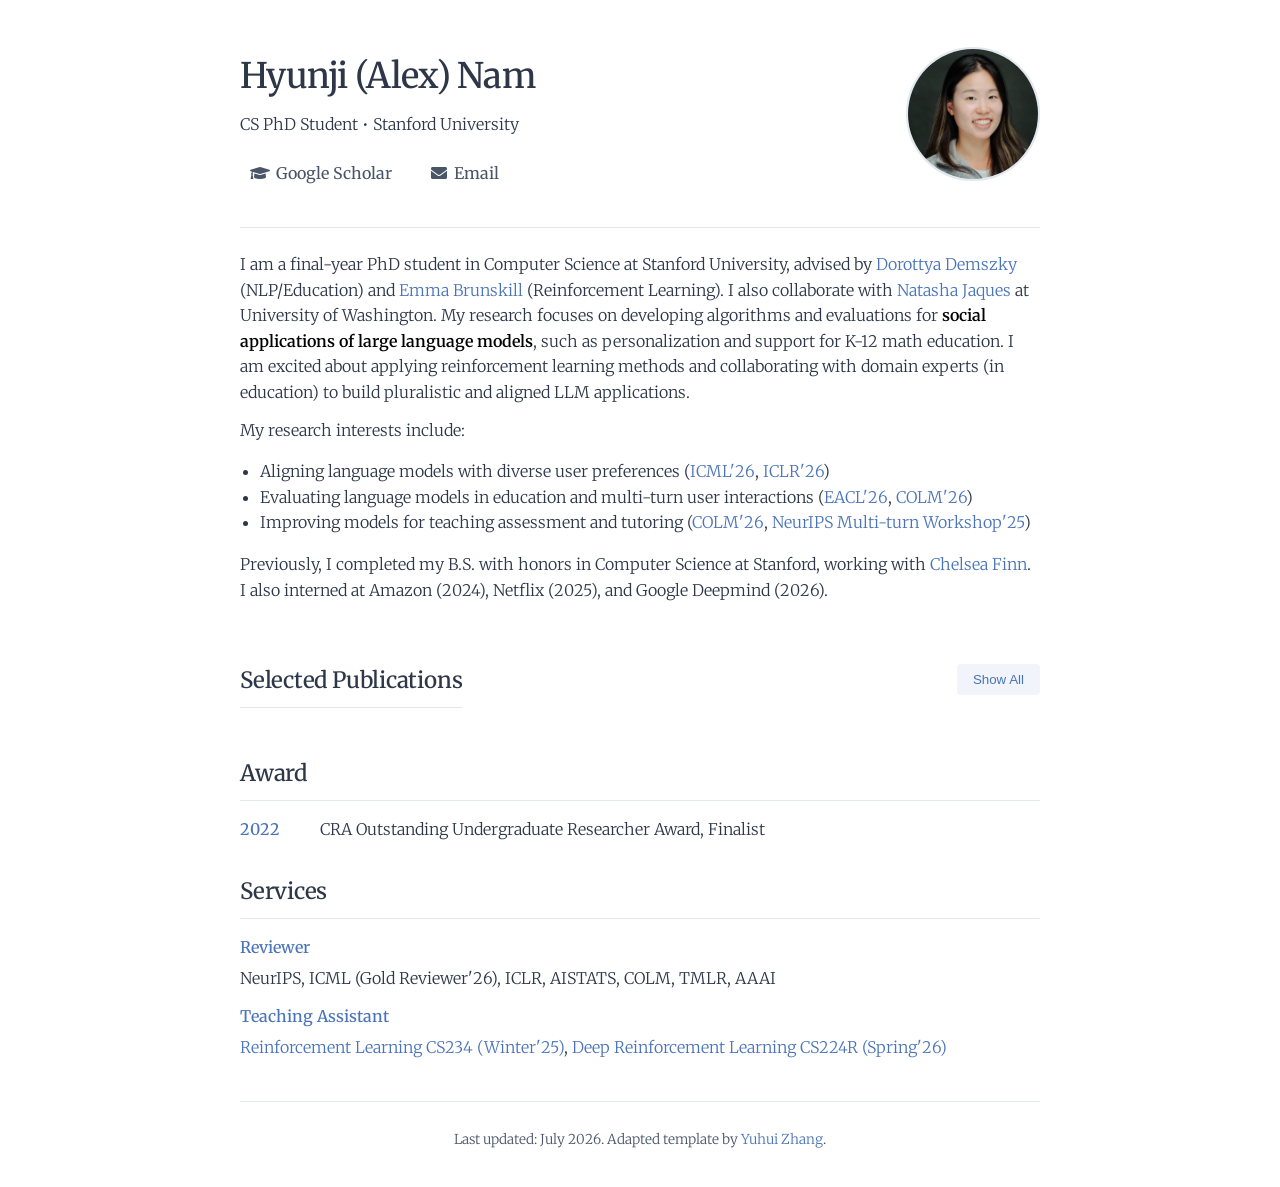
==== commit d2043bb6: "minor fix" ====
--- a/index.html
+++ b/index.html
@@ -43,7 +43,7 @@
             <li>Evaluating language models in education and multi-turn user interactions (<a href="https://aclanthology.org/2026.eacl-long.182/">EACL'26</a>, <a href="https://genaicreativity.org/icml2026/files/32/32_paper.pdf">COLM'26</a>)</li>
             <li>Improving models for teaching assessment and tutoring (<a href="https://arxiv.org/abs/2604.02585">COLM'26</a>, <a href="https://neurips.cc/virtual/2025/loc/san-diego/128055">NeurIPS Multi-turn Workshop'25</a>)</li>
             </ul>
-            <p>Previously, I completed my B.S. with honors in Computer Science at Stanford, working with <a href="https://ai.stanford.edu/~cbfinn/">Chelsea Finn</a>. I also interned at Amazon (2024), Netflix (2025), and Google Deepmind (2026; present).</p>
+            <p>Previously, I completed my B.S. with honors in Computer Science at Stanford, working with <a href="https://ai.stanford.edu/~cbfinn/">Chelsea Finn</a>. I also interned at Amazon (2024), Netflix (2025), and Google Deepmind (2026).</p>
                 <!-- with <a href="https://omergott.github.io/>">Omer Gottesman</a> and <a href="https://deanfoster.net/">Dean Foster</a>, Netflix (2025) with <a href="https://sejoonoh.github.io/">Sejoon Oh</a>, and Google Deepmind (2026) with <a href="https://minsukchang.com/">Minsuk Chang</a> and <a href="https://natashajaques.ai/">Natasha Jaques</a>. I am from Seoul, South Korea, and outside of research, I enjoy yoga and exploring coffee shops.</p> -->
         </section>
 
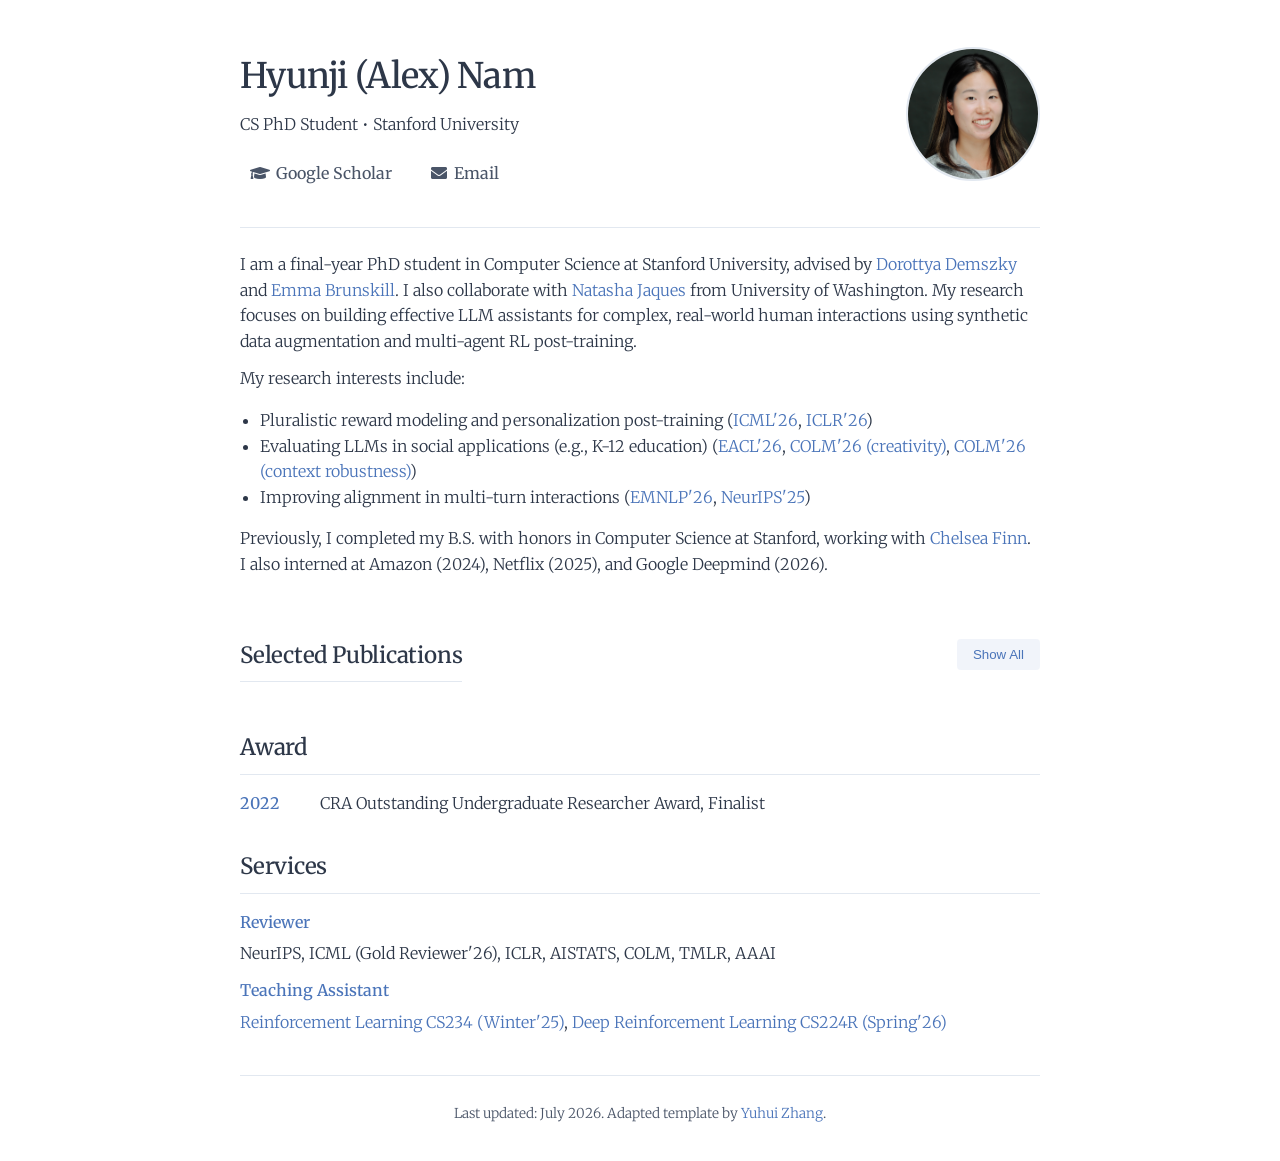
==== commit 60973b58: "Add files via upload" ====
--- a/index.html
+++ b/index.html
@@ -36,12 +36,12 @@
 
     <main>
         <section id="about">
-            <p>I am a final-year PhD student in Computer Science at Stanford University, advised by <a href="https://www.dorademszky.com/">Dorottya Demszky</a> (NLP/Education) and <a href="https://cs.stanford.edu/people/ebrun/">Emma Brunskill</a> (Reinforcement Learning). I also collaborate with <a href="https://natashajaques.ai/">Natasha Jaques</a> at University of Washington. My research focuses on developing algorithms and evaluations for <strong style="color: black;">social applications of large language models</strong>, such as personalization and support for K-12 math education. I am excited about applying reinforcement learning methods and collaborating with domain experts (in education) to build pluralistic and aligned LLM applications.</p>
+            <p>I am a final-year PhD student in Computer Science at Stanford University, advised by <a href="https://www.dorademszky.com/">Dorottya Demszky</a> and <a href="https://cs.stanford.edu/people/ebrun/">Emma Brunskill</a>. I also collaborate with <a href="https://natashajaques.ai/">Natasha Jaques</a> from University of Washington. My research focuses on building effective LLM assistants for complex, real-world human interactions using synthetic data augmentation and multi-agent RL post-training.</p>
             <p>My research interests include:</p>
             <ul>
-            <li>Aligning language models with diverse user preferences (<a href="https://icml.cc/virtual/2026/poster/64189">ICML'26</a>, <a href="https://arxiv.org/abs/2507.13579">ICLR'26</a>)</li>
-            <li>Evaluating language models in education and multi-turn user interactions (<a href="https://aclanthology.org/2026.eacl-long.182/">EACL'26</a>, <a href="https://genaicreativity.org/icml2026/files/32/32_paper.pdf">COLM'26</a>)</li>
-            <li>Improving models for teaching assessment and tutoring (<a href="https://arxiv.org/abs/2604.02585">COLM'26</a>, <a href="https://neurips.cc/virtual/2025/loc/san-diego/128055">NeurIPS Multi-turn Workshop'25</a>)</li>
+            <li>Pluralistic reward modeling and personalization post-training (<a href="https://arxiv.org/abs/2603.19294">ICML'26</a>, <a href="https://arxiv.org/abs/2507.13579">ICLR'26</a>)</li>
+            <li>Evaluating LLMs in social applications (e.g., K-12 education) (<a href="https://aclanthology.org/2026.eacl-long.182/">EACL'26</a>, <a href="https://genaicreativity.org/icml2026/files/32/32_paper.pdf">COLM'26 (creativity)</a>, <a href="https://arxiv.org/abs/2604.02585">COLM'26 (context robustness)</a>)</li>
+            <li>Improving alignment in multi-turn interactions (<a href="https://arxiv.org/abs/2606.24267">EMNLP'26</a>, <a href="https://neurips.cc/virtual/2025/loc/san-diego/128055">NeurIPS'25</a>)</li>
             </ul>
             <p>Previously, I completed my B.S. with honors in Computer Science at Stanford, working with <a href="https://ai.stanford.edu/~cbfinn/">Chelsea Finn</a>. I also interned at Amazon (2024), Netflix (2025), and Google Deepmind (2026).</p>
                 <!-- with <a href="https://omergott.github.io/>">Omer Gottesman</a> and <a href="https://deanfoster.net/">Dean Foster</a>, Netflix (2025) with <a href="https://sejoonoh.github.io/">Sejoon Oh</a>, and Google Deepmind (2026) with <a href="https://minsukchang.com/">Minsuk Chang</a> and <a href="https://natashajaques.ai/">Natasha Jaques</a>. I am from Seoul, South Korea, and outside of research, I enjoy yoga and exploring coffee shops.</p> -->
